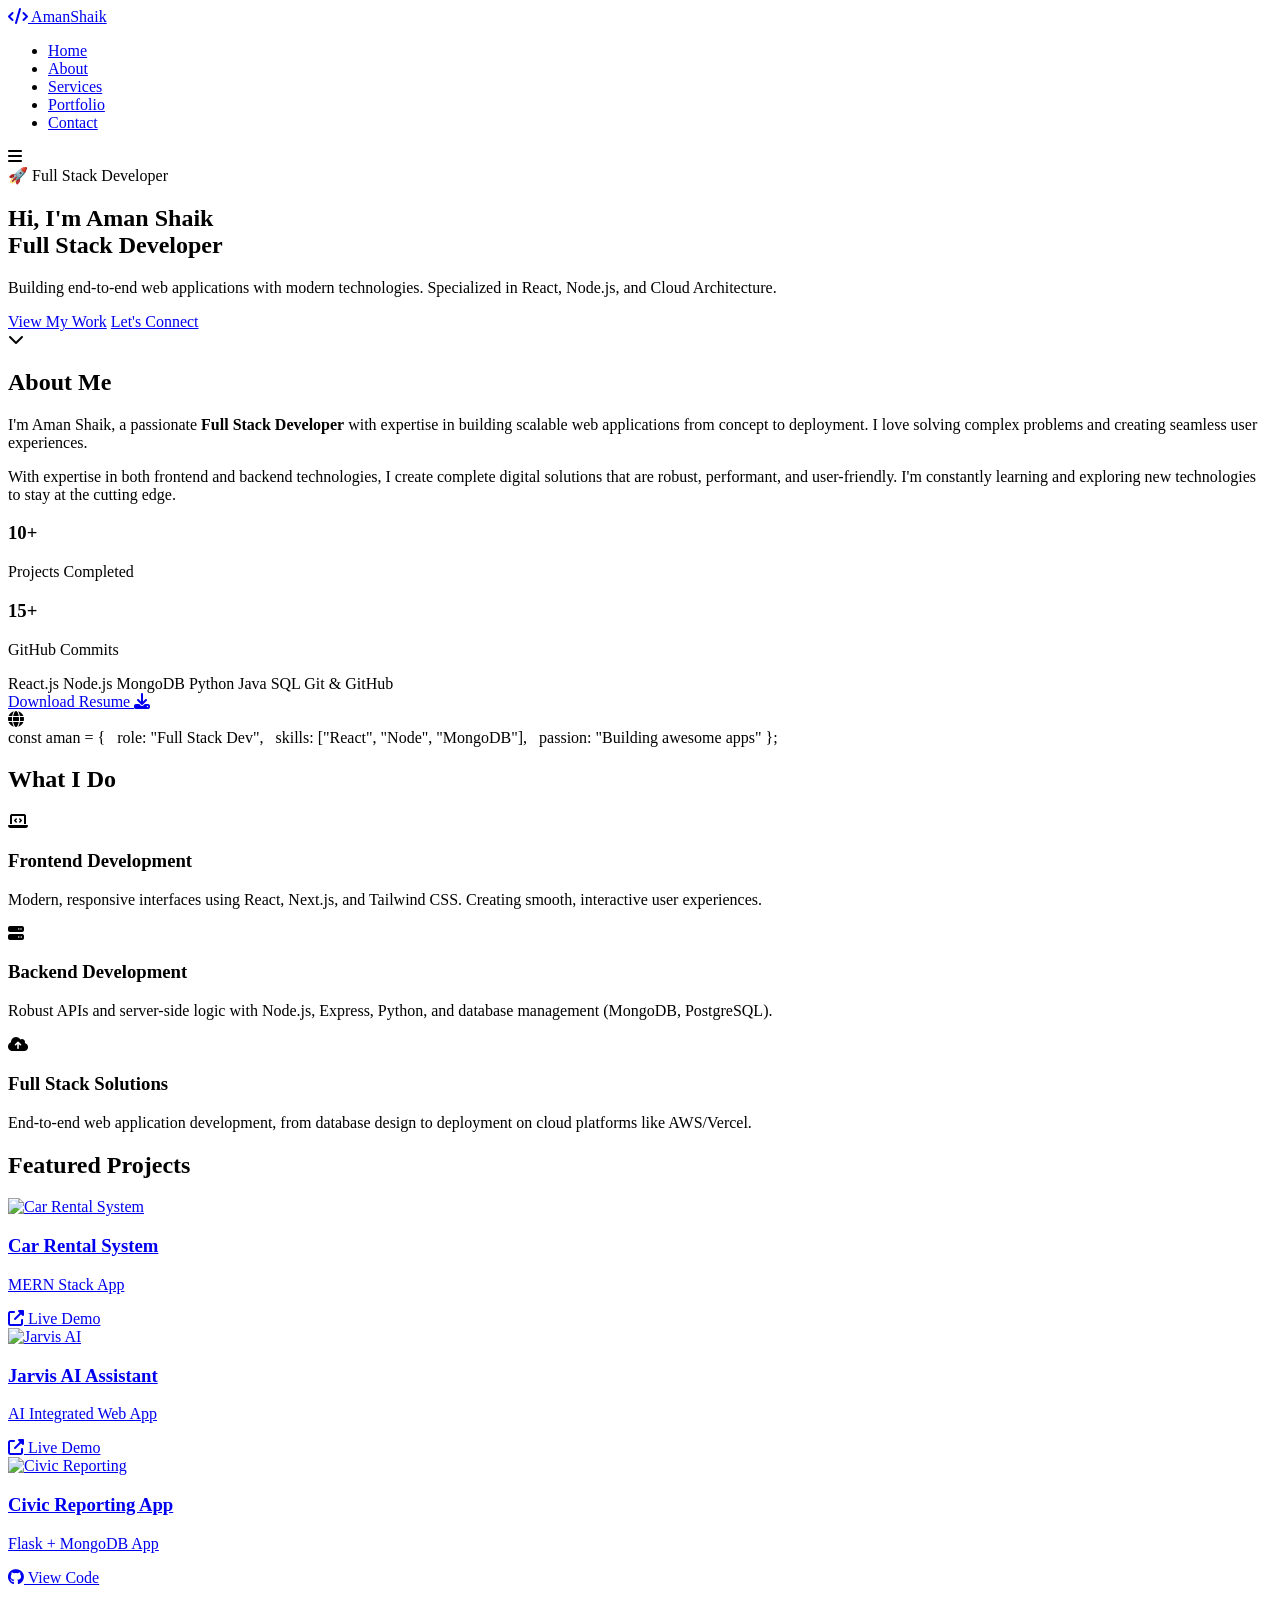
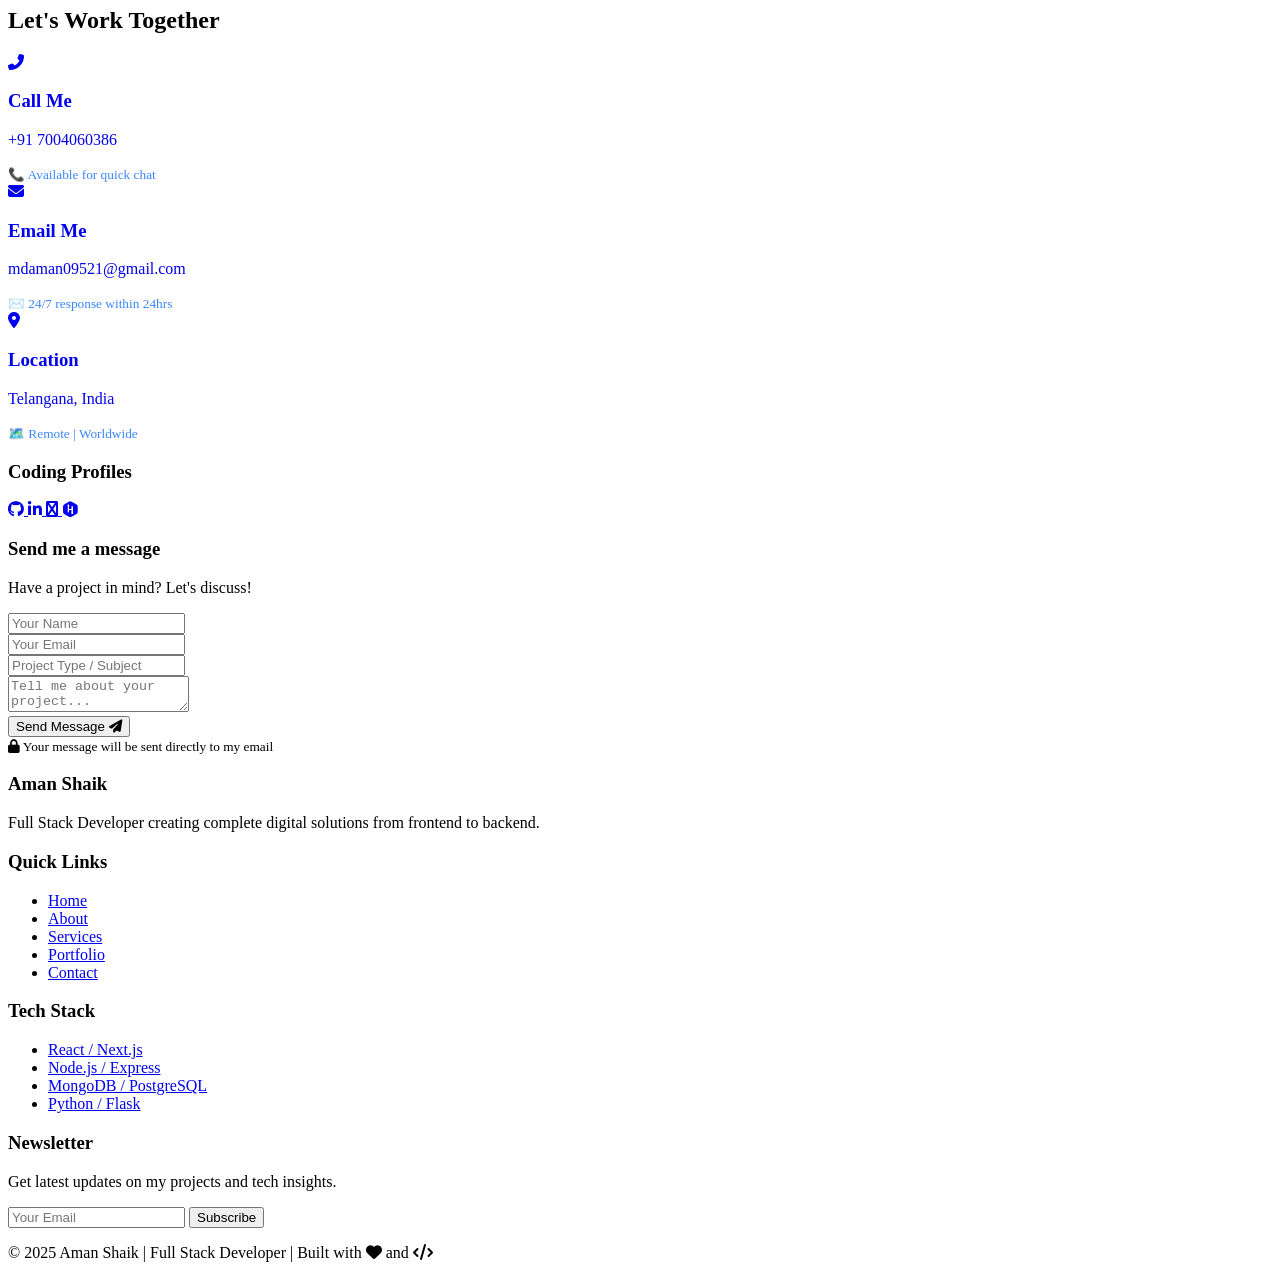
==== index.html @ cd8cf857 "Revamp portfolio website structure and content Updated the entire structure of the portfolio website" ====
<!DOCTYPE html>
<html lang="en">
<head>
    <meta charset="UTF-8">
    <meta name="viewport" content="width=device-width, initial-scale=1.0, user-scalable=yes">
    <title>Aman Shaik | Full Stack Developer Portfolio</title>
    <link rel="stylesheet" href="https://cdnjs.cloudflare.com/ajax/libs/font-awesome/6.4.0/css/all.min.css">
    <link rel="stylesheet" href="styles.css">
</head>
<body>

<header>
    <div class="container">
        <nav>
            <a href="#" class="logo">
                <i class="fas fa-code logo-icon"></i>
                Aman<span>Shaik</span>
            </a>
            <ul class="nav-links">
                <li><a href="#hero">Home</a></li>
                <li><a href="#about">About</a></li>
                <li><a href="#services">Services</a></li>
                <li><a href="#portfolio">Portfolio</a></li>
                <li><a href="#contact">Contact</a></li>
            </ul>
            <div class="hamburger">
                <i class="fas fa-bars"></i>
            </div>
        </nav>
    </div>
</header>

<!-- Hero Section - Updated -->
<section id="hero">
    <div class="container">
        <div class="hero-content">
            <div class="hero-badge">🚀 Full Stack Developer</div>
            <h1>Hi, I'm <span class="highlight">Aman Shaik</span><br>Full Stack Developer</h1>
            <p>Building end-to-end web applications with modern technologies. Specialized in React, Node.js, and Cloud Architecture.</p>
            <div class="hero-btns">
                <a href="#portfolio" class="btn">View My Work</a>
                <a href="#contact" class="btn btn-outline">Let's Connect</a>
            </div>
        </div>
    </div>
    <div class="scroll-down" onclick="scrollToSection('#about')">
        <i class="fas fa-chevron-down"></i>
    </div>
</section>

<!-- About Section - Updated -->
<section id="about">
    <div class="container">
        <h2>About Me</h2>
        <div class="about-content">
            <div class="about-text">
                <p>I'm Aman Shaik, a passionate <strong>Full Stack Developer</strong> with expertise in building scalable web applications from concept to deployment. I love solving complex problems and creating seamless user experiences.</p>
                <p>With expertise in both frontend and backend technologies, I create complete digital solutions that are robust, performant, and user-friendly. I'm constantly learning and exploring new technologies to stay at the cutting edge.</p>
                
                <div class="stats-container">
                    <div class="stat"><h3>10+</h3><p>Projects Completed</p></div>
                    <div class="stat"><h3>15+</h3><p>GitHub Commits</p></div>
                </div>

                <div class="skills">
                    <span class="skill">React.js</span>
                    <span class="skill">Node.js</span>
                    <span class="skill">MongoDB</span>
                    <span class="skill">Python</span>
                    <span class="skill">Java</span>
                    <span class="skill">SQL</span>
                    <span class="skill">Git & GitHub</span>
                    
                </div>
                <a href="https://drive.google.com/file/d/19i9y6OB2rRXRzlCAYDHv9ZF0qauc1yx1/view?usp=sharing" class="btn">Download Resume <i class="fas fa-download"></i></a>
            </div>
            <div class="about-illustration">
                <div class="code-illustration">
                    <i class="fas fa-globe"></i>
                    <div class="code-lines">
                        <span>const aman = {</span>
                        <span>&nbsp;&nbsp;role: "Full Stack Dev",</span>
                        <span>&nbsp;&nbsp;skills: ["React", "Node", "MongoDB"],</span>
                        <span>&nbsp;&nbsp;passion: "Building awesome apps"</span>
                        <span>};</span>
                    </div>
                </div>
            </div>
        </div>
    </div>
</section>

<!-- Services Section - Updated for Full Stack -->
<section id="services">
    <div class="container">
        <h2>What I Do</h2>
        <div class="services-grid">
            <div class="service-card">
                <div class="service-icon"><i class="fas fa-laptop-code"></i></div>
                <h3>Frontend Development</h3>
                <p>Modern, responsive interfaces using React, Next.js, and Tailwind CSS. Creating smooth, interactive user experiences.</p>
            </div>
            <div class="service-card">
                <div class="service-icon"><i class="fas fa-server"></i></div>
                <h3>Backend Development</h3>
                <p>Robust APIs and server-side logic with Node.js, Express, Python, and database management (MongoDB, PostgreSQL).</p>
            </div>
            <div class="service-card">
                <div class="service-icon"><i class="fas fa-cloud-upload-alt"></i></div>
                <h3>Full Stack Solutions</h3>
                <p>End-to-end web application development, from database design to deployment on cloud platforms like AWS/Vercel.</p>
            </div>
        </div>
    </div>
</section>

<!-- Portfolio Section - Updated -->
<section id="portfolio">
    <div class="container">
        <h2>Featured Projects</h2>
        <div class="portfolio-grid">
            <div class="portfolio-item">
                <a href="https://2303a510c0.github.io/Car-Rental-System/" target="_blank">
                    <img src="https://tse3.mm.bing.net/th?id=OIP.Ak34RNc70KaN0nGdF0sLVAHaEJ&pid=Api&P=0&h=180" alt="Car Rental System" class="portfolio-img">
                    <div class="portfolio-overlay">
                        <h3 class="portfolio-title">Car Rental System</h3>
                        <p class="portfolio-category">MERN Stack App</p>
                        <span class="project-link"><i class="fas fa-external-link-alt"></i> Live Demo</span>
                    </div>
                </a>
            </div>
            <div class="portfolio-item">
                <a href="https://shaiknishaaj.github.io/HCI_06_JARVIS_VITRUAL_ASS/" target="_blank">
                    <img src="https://images.unsplash.com/photo-1620712943543-bcc4688e7485?ixlib=rb-4.0.3&auto=format&fit=crop&w=800&q=80" alt="Jarvis AI" class="portfolio-img">
                    <div class="portfolio-overlay">
                        <h3 class="portfolio-title">Jarvis AI Assistant</h3>
                        <p class="portfolio-category">AI Integrated Web App</p>
                        <span class="project-link"><i class="fas fa-external-link-alt"></i> Live Demo</span>
                    </div>
                </a>
            </div>
            <div class="portfolio-item">
                <a href="https://github.com/2303A510C0/Civic-Reporting-System/tree/main/Civic%20Reporting%20App" target="_blank">
                    <img src="https://0701.static.prezi.com/preview/v2/po6bbqu6yadi34ojncgcxupk2t6jc3sachvcdoaizecfr3dnitcq_3_0.png" alt="Civic Reporting" class="portfolio-img">
                    <div class="portfolio-overlay">
                        <h3 class="portfolio-title">Civic Reporting App</h3>
                        <p class="portfolio-category">Flask + MongoDB App</p>
                        <span class="project-link"><i class="fab fa-github"></i> View Code</span>
                    </div>
                </a>
            </div>
        </div>
    </div>
</section>

<!-- Contact Section -->
<section id="contact">
    <div class="container">
        <h2>Let's Work Together</h2>
        <div class="contact-container">
            <div class="contact-info">
                <div class="contact-details">
                    <a href="tel:+917004060386" class="contact-item" style="text-decoration: none;">
                        <div class="contact-icon"><i class="fas fa-phone-alt"></i></div>
                        <div>
                            <h3>Call Me</h3>
                            <p>+91 7004060386</p>
                            <small style="color: #3a86ff;">📞 Available for quick chat</small>
                        </div>
                    </a>
                    
                    <a href="mailto:mdaman09521@gmail.com?subject=Full%20Stack%20Development%20Inquiry&body=Hello%20Aman%2C%20I%20saw%20your%20portfolio%20and%20would%20like%20to%20discuss%20a%20project..." class="contact-item" style="text-decoration: none;">
                        <div class="contact-icon"><i class="fas fa-envelope"></i></div>
                        <div>
                            <h3>Email Me</h3>
                            <p>mdaman09521@gmail.com</p>
                            <small style="color: #3a86ff;">✉️ 24/7 response within 24hrs</small>
                        </div>
                    </a>
                    
                    <a href="https://www.google.com/maps?q=Telangana,+India" target="_blank" class="contact-item" style="text-decoration: none;">
                        <div class="contact-icon"><i class="fas fa-map-marker-alt"></i></div>
                        <div>
                            <h3>Location</h3>
                            <p>Telangana, India</p>
                            <small style="color: #3a86ff;">🗺️ Remote | Worldwide</small>
                        </div>
                    </a>
                </div>
                
                <h3>Coding Profiles</h3>
                <div class="social-links">
                    <a href="https://github.com/2303A510C0" class="social-link" target="_blank">
                        <i class="fab fa-github"></i>
                    </a>
                    <a href="https://www.linkedin.com/in/mohammed-aman-7a4a872a1" class="social-link" target="_blank">
                        <i class="fab fa-linkedin-in"></i>
                    </a>
                    <a href="https://leetcode.com/u/JJRmhw0lUj/" class="social-link" target="_blank">
                        <i class="fab fa-code"></i>
                    </a>
                    <a href="https://www.hackerrank.com/profile/mdaman010820031" class="social-link" target="_blank">
                        <i class="fab fa-hackerrank"></i>
                    </a>
                </div>
            </div>
            
            <div class="contact-form">
                <h3>Send me a message</h3>
                <p>Have a project in mind? Let's discuss!</p>
                <form id="contactForm" action="https://formsubmit.co/mdaman09521@gmail.com" method="POST">
                    <input type="hidden" name="_subject" value="New Project Inquiry - Aman Shaik Portfolio">
                    <input type="hidden" name="_captcha" value="false">
                    <input type="hidden" name="_template" value="table">
                    <input type="hidden" name="_autoresponse" value="Thanks for reaching out! I received your message and will get back to you within 24 hours. Looking forward to working with you! - Aman Shaik">
                    
                    <div class="form-group">
                        <input type="text" name="name" class="form-control" placeholder="Your Name" required>
                    </div>
                    <div class="form-group">
                        <input type="email" name="email" class="form-control" placeholder="Your Email" required>
                    </div>
                    <div class="form-group">
                        <input type="text" name="subject" class="form-control" placeholder="Project Type / Subject">
                    </div>
                    <div class="form-group">
                        <textarea name="message" class="form-control" placeholder="Tell me about your project..." required></textarea>
                    </div>
                    <button type="submit" class="btn">Send Message <i class="fas fa-paper-plane"></i></button>
                </form>
                <small><i class="fas fa-lock"></i> Your message will be sent directly to my email</small>
            </div>
        </div>
    </div>
</section>

<!-- Footer -->
<footer>
    <div class="container">
        <div class="footer-content">
            <div class="footer-col">
                <h3>Aman Shaik</h3>
                <p>Full Stack Developer creating complete digital solutions from frontend to backend.</p>
            </div>
            <div class="footer-col">
                <h3>Quick Links</h3>
                <ul class="footer-links">
                    <li><a href="#hero">Home</a></li>
                    <li><a href="#about">About</a></li>
                    <li><a href="#services">Services</a></li>
                    <li><a href="#portfolio">Portfolio</a></li>
                    <li><a href="#contact">Contact</a></li>
                </ul>
            </div>
            <div class="footer-col">
                <h3>Tech Stack</h3>
                <ul class="footer-links">
                    <li><a href="#">React / Next.js</a></li>
                    <li><a href="#">Node.js / Express</a></li>
                    <li><a href="#">MongoDB / PostgreSQL</a></li>
                    <li><a href="#">Python / Flask</a></li>
                </ul>
            </div>
            <div class="footer-col">
                <h3>Newsletter</h3>
                <p>Get latest updates on my projects and tech insights.</p>
                <form class="footer-newsletter" id="newsletterForm">
                    <input type="email" placeholder="Your Email">
                    <button type="submit" class="btn">Subscribe</button>
                </form>
            </div>
        </div>
        <div class="copyright">
            <p>&copy; 2025 Aman Shaik | Full Stack Developer | Built with <i class="fas fa-heart"></i> and <i class="fas fa-code"></i></p>
        </div>
    </div>
</footer>

<script src="script.js"></script>
</body>
</html>
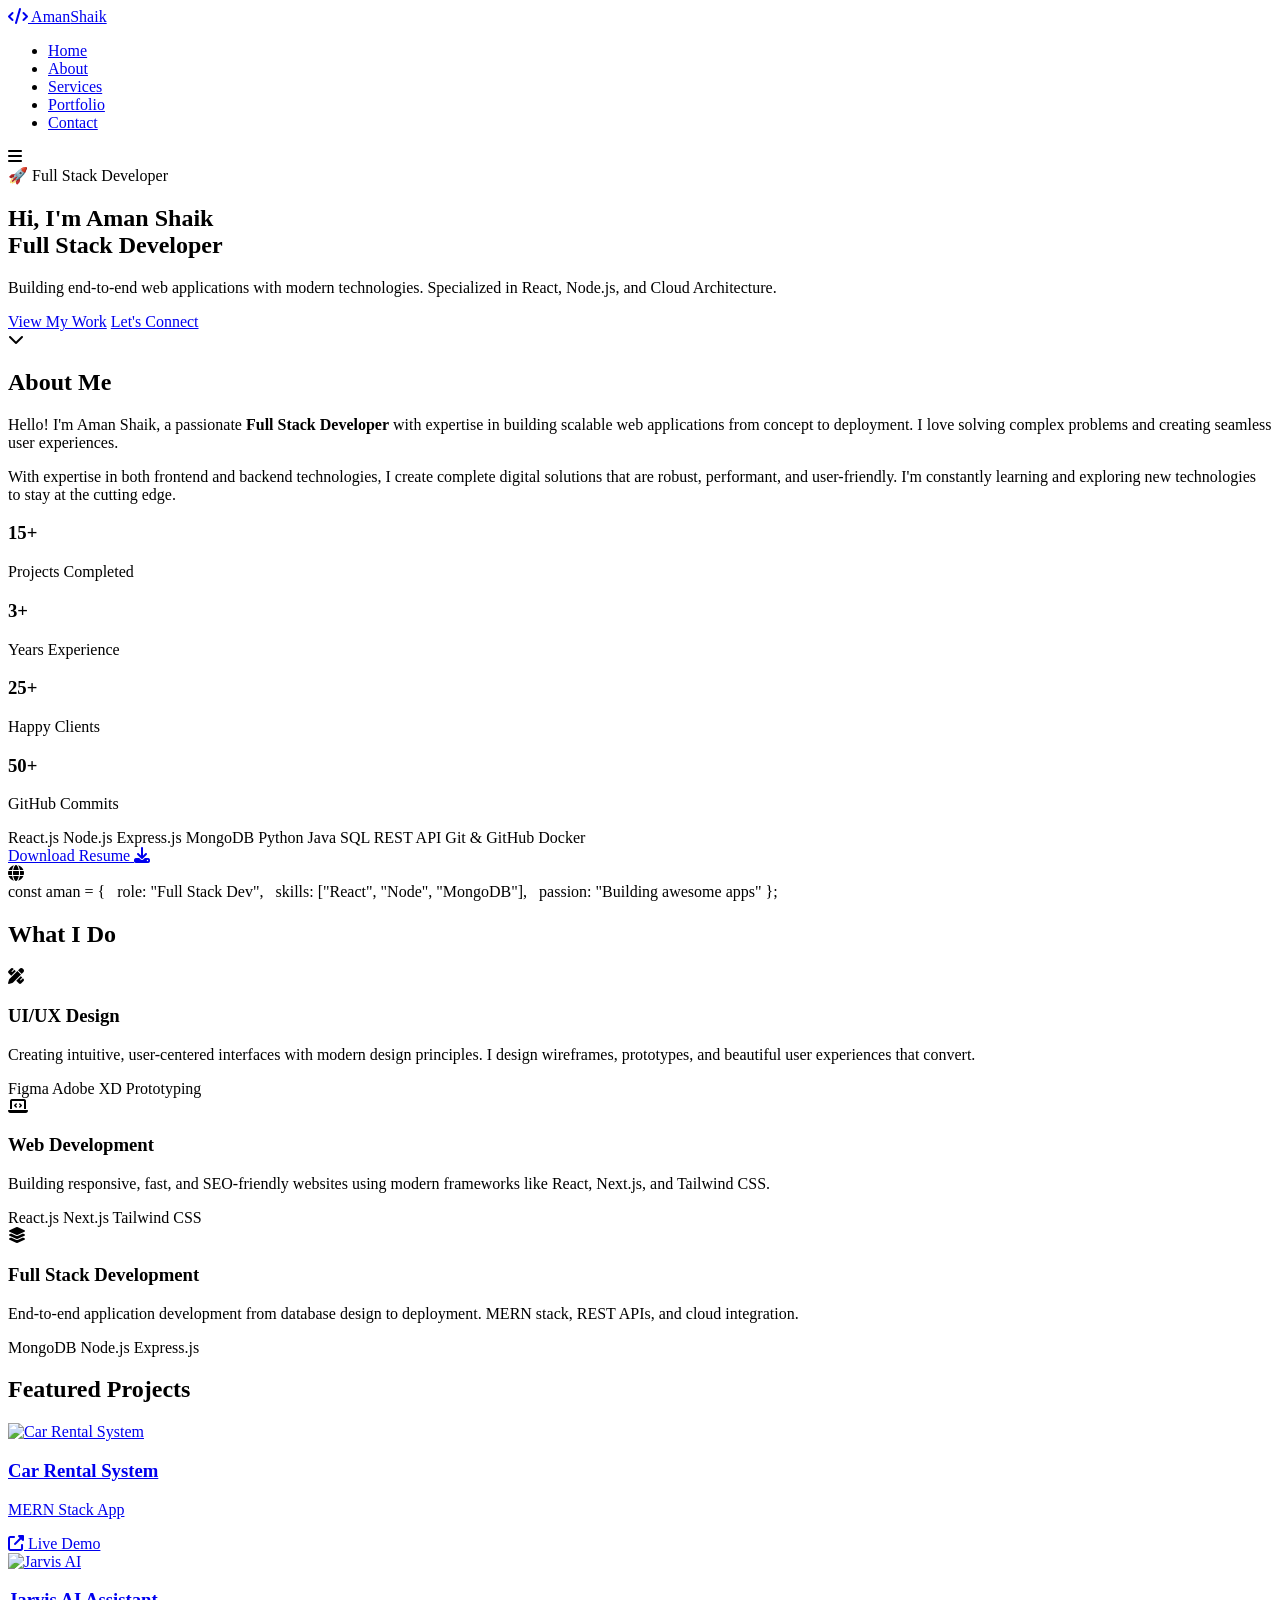
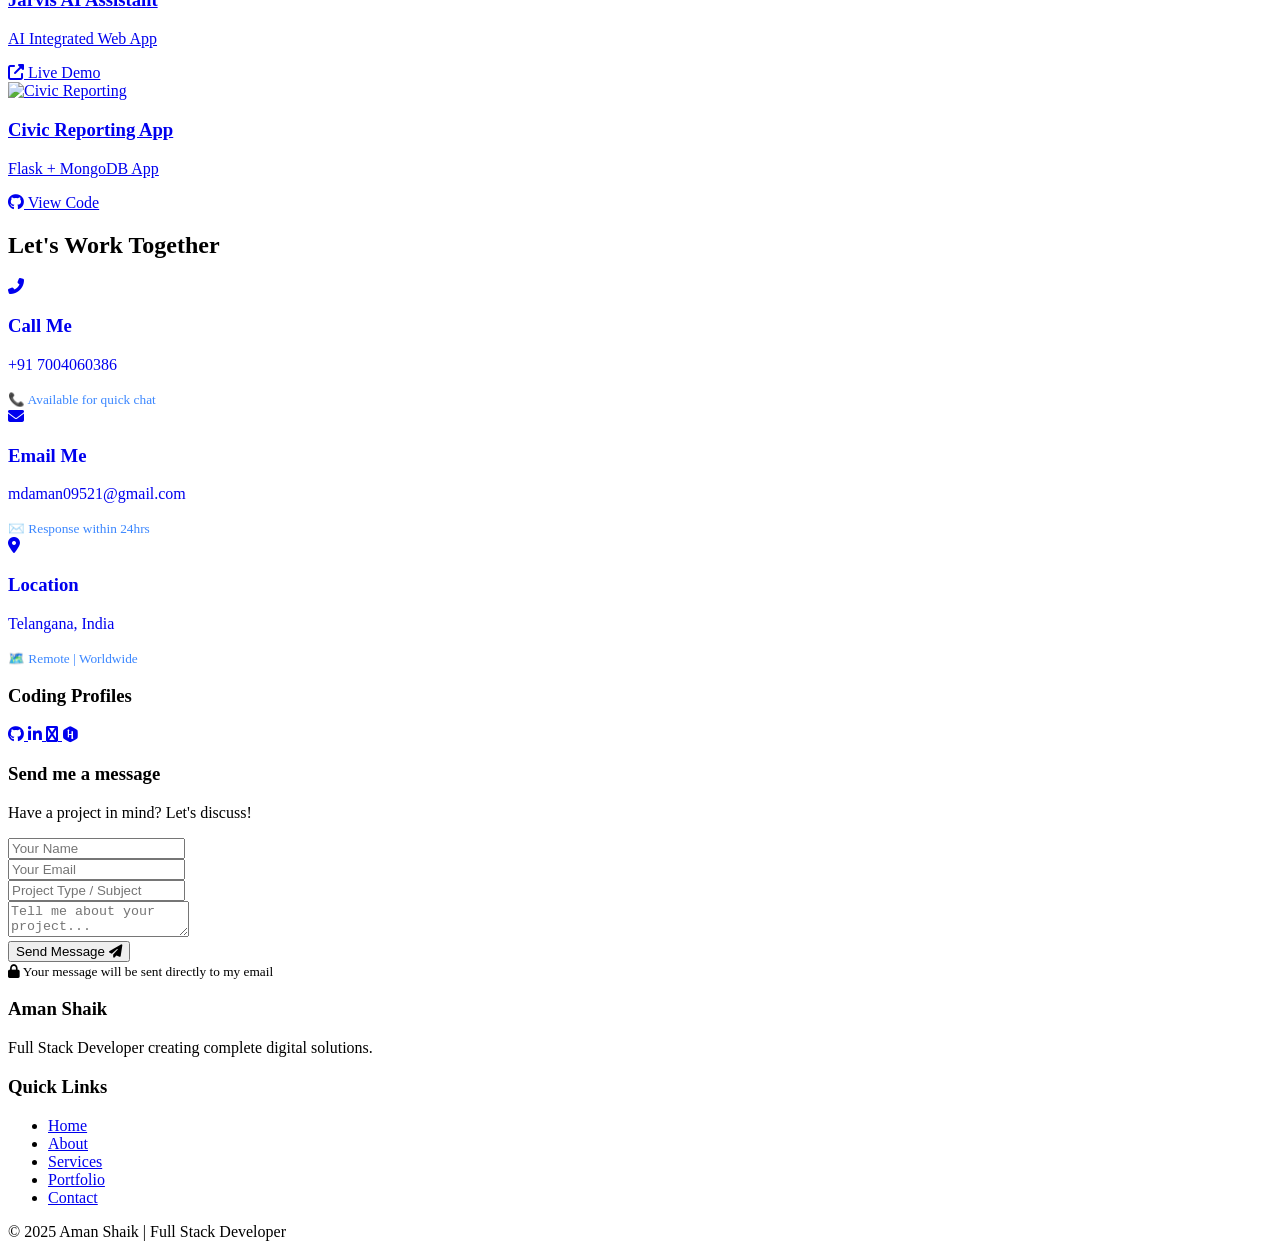
==== commit a4062a9a: "Revise index.html with new content and structure Updated the portfolio website with new sections and" ====
--- a/index.html
+++ b/index.html
@@ -30,7 +30,7 @@
     </div>
 </header>
 
-<!-- Hero Section - Updated -->
+<!-- Hero Section -->
 <section id="hero">
     <div class="container">
         <div class="hero-content">
@@ -48,31 +48,35 @@
     </div>
 </section>
 
-<!-- About Section - Updated -->
+<!-- About Section -->
 <section id="about">
     <div class="container">
         <h2>About Me</h2>
         <div class="about-content">
             <div class="about-text">
-                <p>I'm Aman Shaik, a passionate <strong>Full Stack Developer</strong> with expertise in building scalable web applications from concept to deployment. I love solving complex problems and creating seamless user experiences.</p>
+                <p>Hello! I'm Aman Shaik, a passionate <strong>Full Stack Developer</strong> with expertise in building scalable web applications from concept to deployment. I love solving complex problems and creating seamless user experiences.</p>
                 <p>With expertise in both frontend and backend technologies, I create complete digital solutions that are robust, performant, and user-friendly. I'm constantly learning and exploring new technologies to stay at the cutting edge.</p>
                 
                 <div class="stats-container">
-                    <div class="stat"><h3>10+</h3><p>Projects Completed</p></div>
-                    <div class="stat"><h3>15+</h3><p>GitHub Commits</p></div>
+                    <div class="stat"><h3>15+</h3><p>Projects Completed</p></div>
+                    <div class="stat"><h3>3+</h3><p>Years Experience</p></div>
+                    <div class="stat"><h3>25+</h3><p>Happy Clients</p></div>
+                    <div class="stat"><h3>50+</h3><p>GitHub Commits</p></div>
                 </div>
 
                 <div class="skills">
                     <span class="skill">React.js</span>
                     <span class="skill">Node.js</span>
+                    <span class="skill">Express.js</span>
                     <span class="skill">MongoDB</span>
                     <span class="skill">Python</span>
                     <span class="skill">Java</span>
                     <span class="skill">SQL</span>
+                    <span class="skill">REST API</span>
                     <span class="skill">Git & GitHub</span>
-                    
-                </div>
-                <a href="https://drive.google.com/file/d/19i9y6OB2rRXRzlCAYDHv9ZF0qauc1yx1/view?usp=sharing" class="btn">Download Resume <i class="fas fa-download"></i></a>
+                    <span class="skill">Docker</span>
+                </div>
+                <a href="https://drive.google.com/file/d/1TotDFhk96xClFdEjjgXeK8B5fSOVGial/view?usp=sharing" class="btn">Download Resume <i class="fas fa-download"></i></a>
             </div>
             <div class="about-illustration">
                 <div class="code-illustration">
@@ -90,31 +94,59 @@
     </div>
 </section>
 
-<!-- Services Section - Updated for Full Stack -->
+<!-- Services Section -->
 <section id="services">
     <div class="container">
         <h2>What I Do</h2>
         <div class="services-grid">
+            
+            <!-- UI/UX Design -->
             <div class="service-card">
-                <div class="service-icon"><i class="fas fa-laptop-code"></i></div>
-                <h3>Frontend Development</h3>
-                <p>Modern, responsive interfaces using React, Next.js, and Tailwind CSS. Creating smooth, interactive user experiences.</p>
-            </div>
+                <div class="service-icon">
+                    <i class="fas fa-pencil-ruler"></i>
+                </div>
+                <h3>UI/UX Design</h3>
+                <p>Creating intuitive, user-centered interfaces with modern design principles. I design wireframes, prototypes, and beautiful user experiences that convert.</p>
+                <div class="service-tags">
+                    <span>Figma</span>
+                    <span>Adobe XD</span>
+                    <span>Prototyping</span>
+                </div>
+            </div>
+            
+            <!-- Web Development -->
             <div class="service-card">
-                <div class="service-icon"><i class="fas fa-server"></i></div>
-                <h3>Backend Development</h3>
-                <p>Robust APIs and server-side logic with Node.js, Express, Python, and database management (MongoDB, PostgreSQL).</p>
-            </div>
+                <div class="service-icon">
+                    <i class="fas fa-laptop-code"></i>
+                </div>
+                <h3>Web Development</h3>
+                <p>Building responsive, fast, and SEO-friendly websites using modern frameworks like React, Next.js, and Tailwind CSS.</p>
+                <div class="service-tags">
+                    <span>React.js</span>
+                    <span>Next.js</span>
+                    <span>Tailwind CSS</span>
+                </div>
+            </div>
+            
+            <!-- Full Stack Development -->
             <div class="service-card">
-                <div class="service-icon"><i class="fas fa-cloud-upload-alt"></i></div>
-                <h3>Full Stack Solutions</h3>
-                <p>End-to-end web application development, from database design to deployment on cloud platforms like AWS/Vercel.</p>
-            </div>
-        </div>
-    </div>
-</section>
-
-<!-- Portfolio Section - Updated -->
+                <div class="service-icon">
+                    <i class="fas fa-layer-group"></i>
+                </div>
+                <h3>Full Stack Development</h3>
+                <p>End-to-end application development from database design to deployment. MERN stack, REST APIs, and cloud integration.</p>
+                <div class="service-tags">
+                    <span>MongoDB</span>
+                    <span>Node.js</span>
+                    <span>Express.js</span>
+                </div>
+            </div>
+            
+        </div>
+    </div>
+</section>
+
+<!-- Portfolio Section -->
 <section id="portfolio">
     <div class="container">
         <h2>Featured Projects</h2>
@@ -174,7 +206,7 @@
                         <div>
                             <h3>Email Me</h3>
                             <p>mdaman09521@gmail.com</p>
-                            <small style="color: #3a86ff;">✉️ 24/7 response within 24hrs</small>
+                            <small style="color: #3a86ff;">✉️ Response within 24hrs</small>
                         </div>
                     </a>
                     
@@ -240,7 +272,7 @@
         <div class="footer-content">
             <div class="footer-col">
                 <h3>Aman Shaik</h3>
-                <p>Full Stack Developer creating complete digital solutions from frontend to backend.</p>
+                <p>Full Stack Developer creating complete digital solutions.</p>
             </div>
             <div class="footer-col">
                 <h3>Quick Links</h3>
@@ -252,26 +284,9 @@
                     <li><a href="#contact">Contact</a></li>
                 </ul>
             </div>
-            <div class="footer-col">
-                <h3>Tech Stack</h3>
-                <ul class="footer-links">
-                    <li><a href="#">React / Next.js</a></li>
-                    <li><a href="#">Node.js / Express</a></li>
-                    <li><a href="#">MongoDB / PostgreSQL</a></li>
-                    <li><a href="#">Python / Flask</a></li>
-                </ul>
-            </div>
-            <div class="footer-col">
-                <h3>Newsletter</h3>
-                <p>Get latest updates on my projects and tech insights.</p>
-                <form class="footer-newsletter" id="newsletterForm">
-                    <input type="email" placeholder="Your Email">
-                    <button type="submit" class="btn">Subscribe</button>
-                </form>
-            </div>
         </div>
         <div class="copyright">
-            <p>&copy; 2025 Aman Shaik | Full Stack Developer | Built with <i class="fas fa-heart"></i> and <i class="fas fa-code"></i></p>
+            <p>&copy; 2025 Aman Shaik | Full Stack Developer</p>
         </div>
     </div>
 </footer>
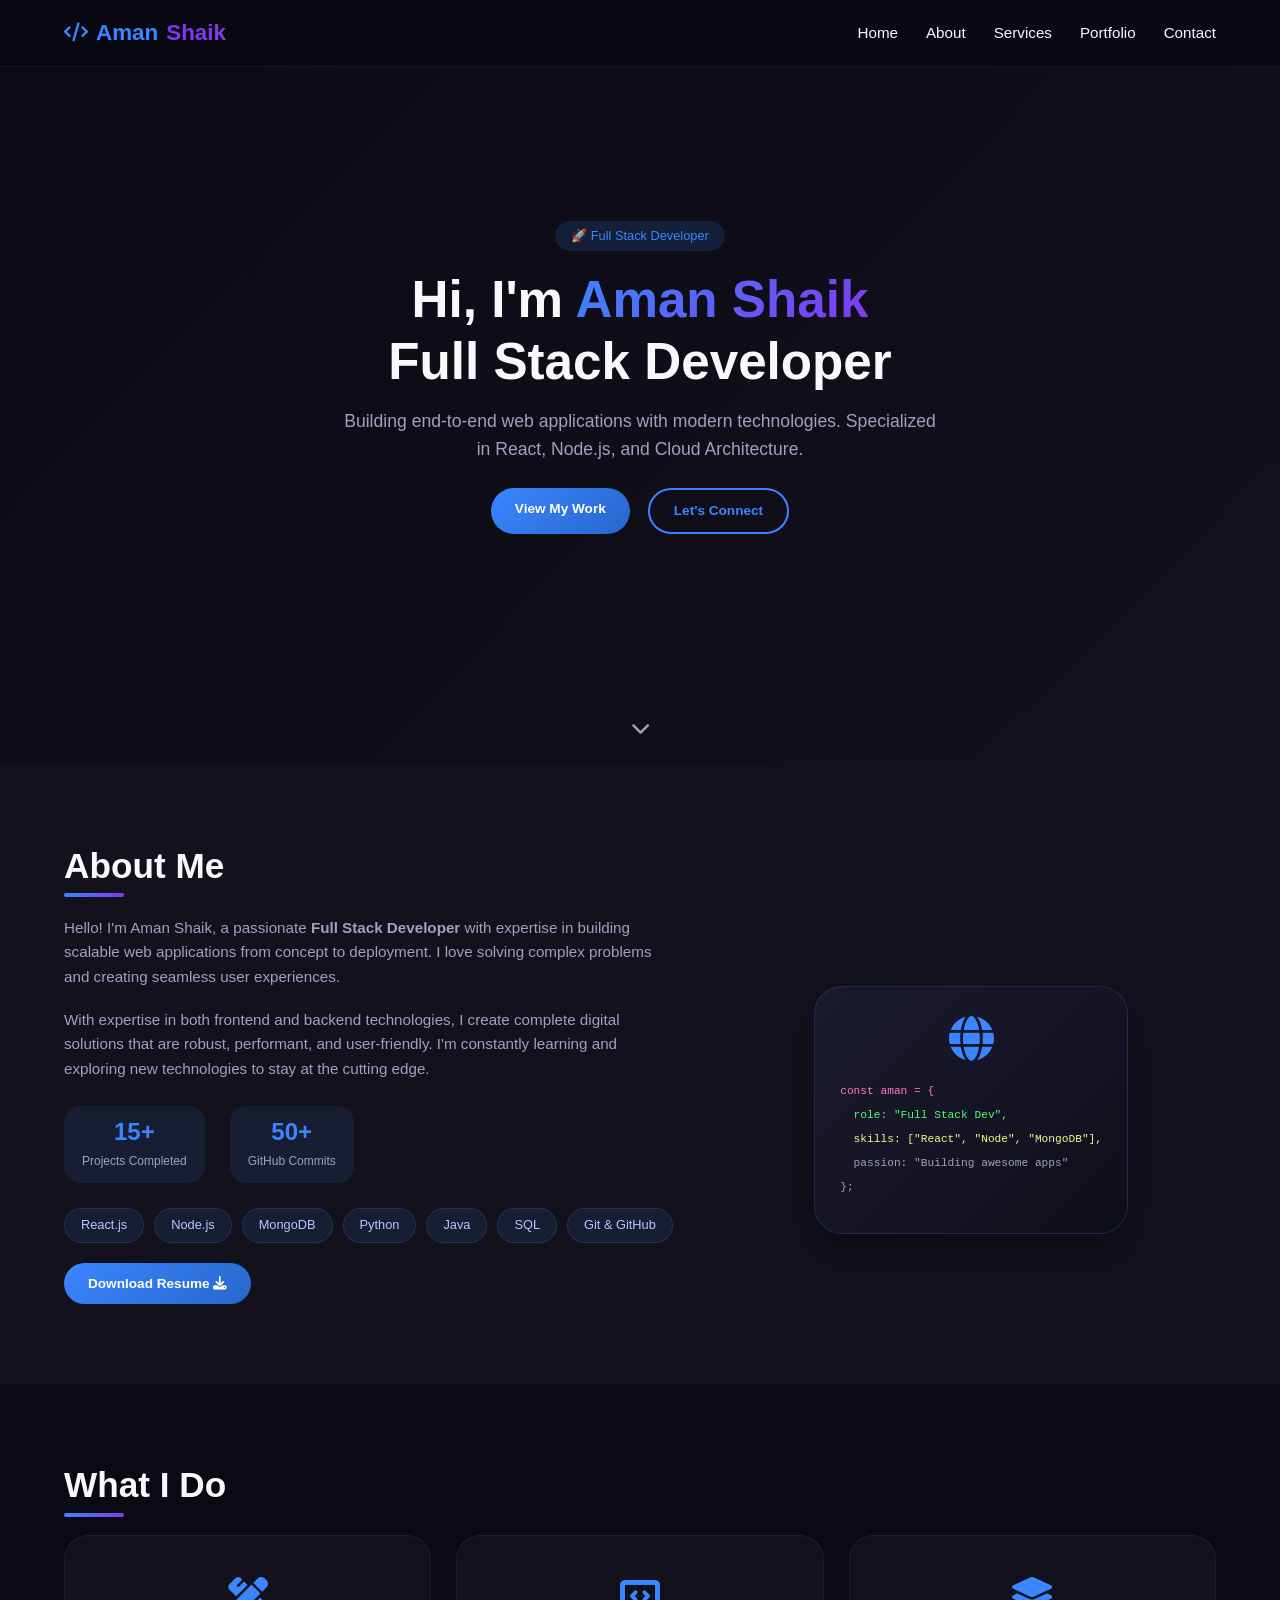
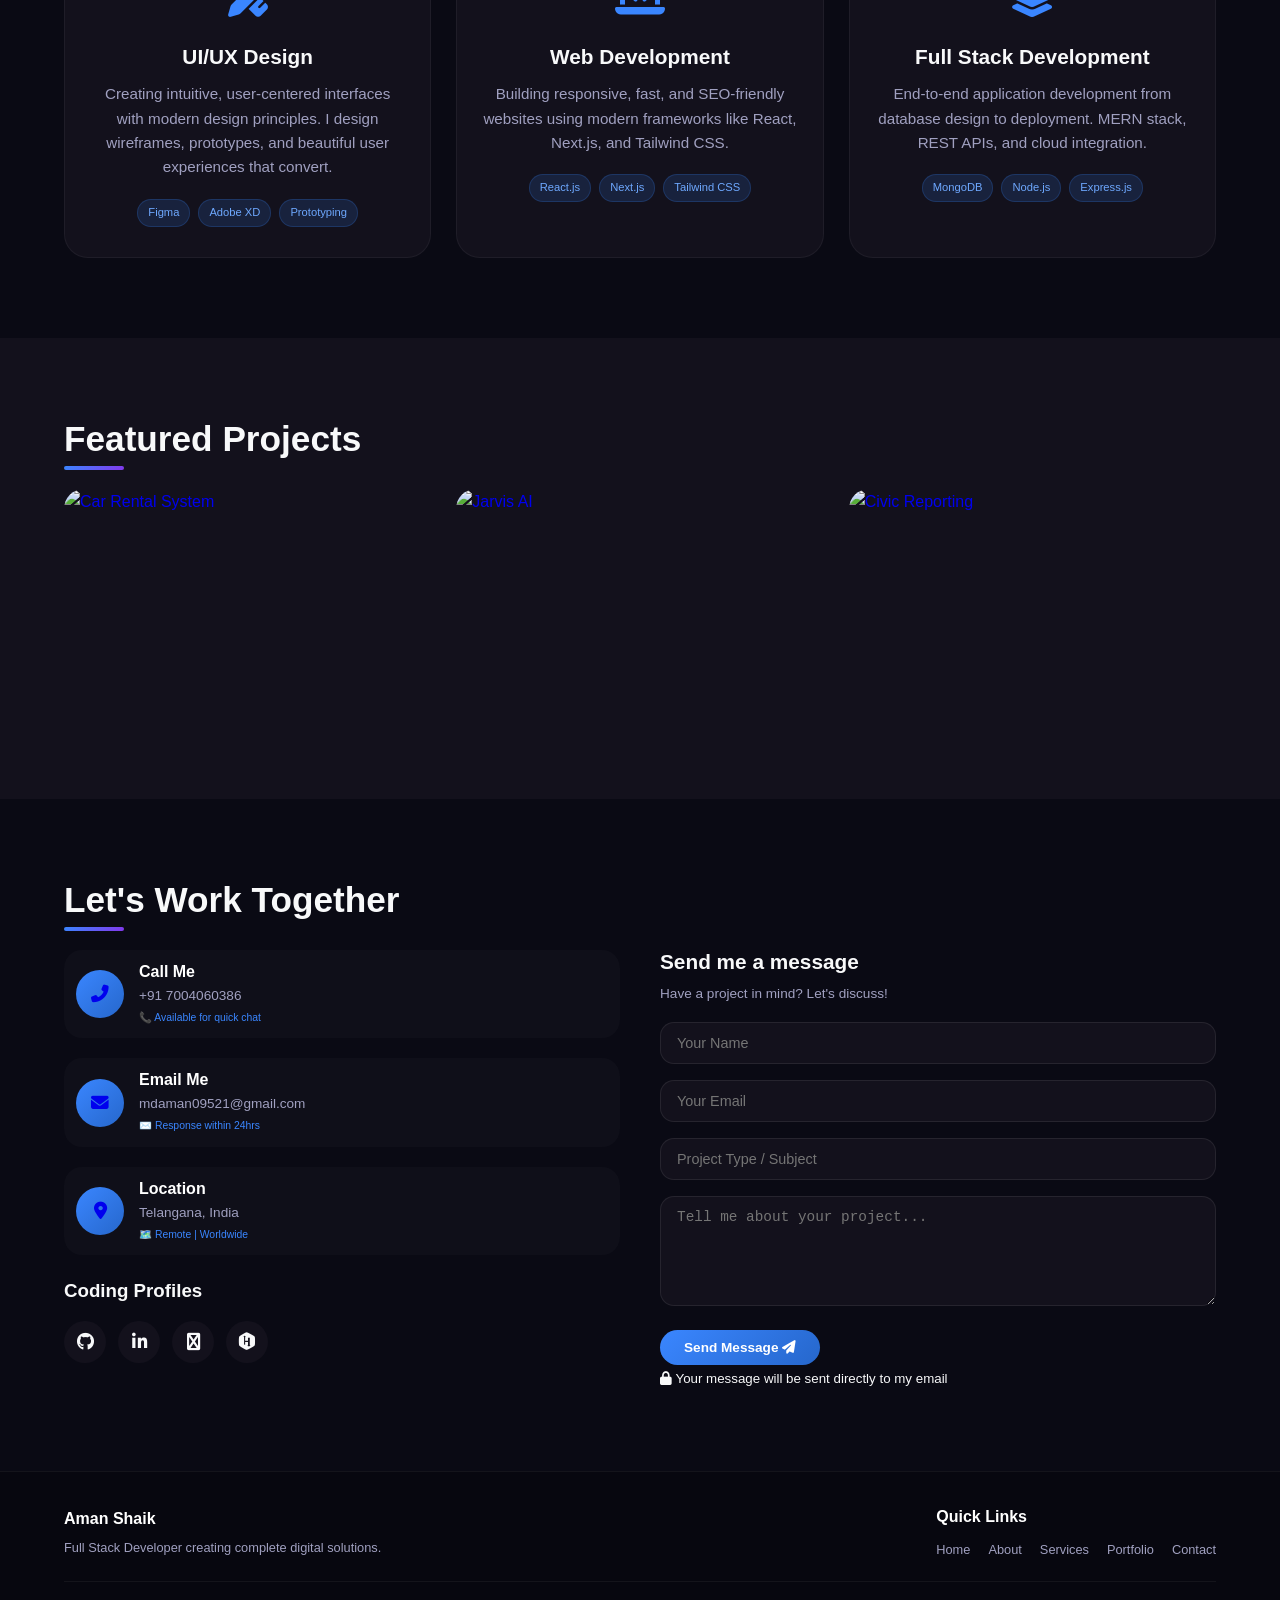
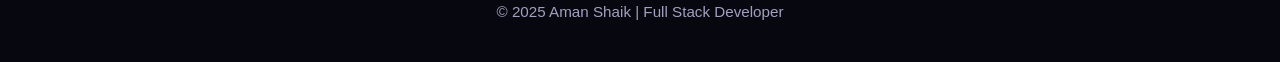
==== commit 5b222605: "Fix HTML formatting and structure" ====
--- a/index.html
+++ b/index.html
@@ -59,22 +59,17 @@
                 
                 <div class="stats-container">
                     <div class="stat"><h3>15+</h3><p>Projects Completed</p></div>
-                    <div class="stat"><h3>3+</h3><p>Years Experience</p></div>
-                    <div class="stat"><h3>25+</h3><p>Happy Clients</p></div>
                     <div class="stat"><h3>50+</h3><p>GitHub Commits</p></div>
                 </div>
 
                 <div class="skills">
                     <span class="skill">React.js</span>
                     <span class="skill">Node.js</span>
-                    <span class="skill">Express.js</span>
                     <span class="skill">MongoDB</span>
                     <span class="skill">Python</span>
                     <span class="skill">Java</span>
                     <span class="skill">SQL</span>
-                    <span class="skill">REST API</span>
                     <span class="skill">Git & GitHub</span>
-                    <span class="skill">Docker</span>
                 </div>
                 <a href="https://drive.google.com/file/d/1TotDFhk96xClFdEjjgXeK8B5fSOVGial/view?usp=sharing" class="btn">Download Resume <i class="fas fa-download"></i></a>
             </div>
--- a/styles.css
+++ b/styles.css
@@ -0,0 +1,809 @@
+:root {
+    --primary: #3a86ff;
+    --primary-dark: #2667cc;
+    --primary-light: #6ea8fe;
+    --secondary: #8338ec;
+    --success: #00d26a;
+    --dark: #0a0a14;
+    --dark-surface: #13111c;
+    --light: #f8f9fa;
+    --gray: #a0a0c0;
+    --gray-light: #2a2a3a;
+}
+
+* {
+    margin: 0;
+    padding: 0;
+    box-sizing: border-box;
+}
+
+html {
+    scroll-behavior: smooth;
+}
+
+body {
+    background-color: var(--dark);
+    color: var(--light);
+    line-height: 1.6;
+    overflow-x: hidden;
+    font-family: 'Inter', -apple-system, BlinkMacSystemFont, 'Segoe UI', sans-serif;
+}
+
+.container {
+    max-width: 1200px;
+    margin: 0 auto;
+    padding: 0 24px;
+}
+
+section {
+    padding: 80px 0;
+}
+
+h1, h2, h3 {
+    line-height: 1.2;
+    font-weight: 700;
+}
+
+h1 {
+    font-size: clamp(2rem, 4vw, 3.2rem);
+}
+
+h2 {
+    font-size: clamp(1.6rem, 3vw, 2.2rem);
+    margin-bottom: 1.8rem;
+    position: relative;
+    display: inline-block;
+}
+
+h2::after {
+    content: '';
+    position: absolute;
+    bottom: -10px;
+    left: 0;
+    width: 60px;
+    height: 4px;
+    background: linear-gradient(135deg, var(--primary), var(--secondary));
+    border-radius: 4px;
+}
+
+.highlight {
+    background: linear-gradient(135deg, var(--primary), var(--secondary));
+    background-clip: text;
+    -webkit-background-clip: text;
+    -webkit-text-fill-color: transparent;
+}
+
+p {
+    color: var(--gray);
+    margin-bottom: 1.2rem;
+    font-size: 0.95rem;
+}
+
+.btn {
+    display: inline-block;
+    padding: 10px 24px;
+    background: linear-gradient(135deg, var(--primary), var(--primary-dark));
+    color: white;
+    border: none;
+    border-radius: 40px;
+    font-weight: 600;
+    text-decoration: none;
+    cursor: pointer;
+    transition: all 0.3s ease;
+    font-size: 0.85rem;
+}
+
+.btn:hover {
+    transform: translateY(-3px);
+    box-shadow: 0 10px 25px rgba(58, 134, 255, 0.4);
+}
+
+.btn-outline {
+    background: transparent;
+    border: 2px solid var(--primary);
+    color: var(--primary);
+}
+
+.btn-outline:hover {
+    background: var(--primary);
+    color: white;
+    box-shadow: none;
+}
+
+/* Navigation */
+header {
+    position: fixed;
+    top: 0;
+    left: 0;
+    width: 100%;
+    z-index: 1000;
+    background: rgba(10, 10, 20, 0.95);
+    backdrop-filter: blur(10px);
+    border-bottom: 1px solid rgba(255, 255, 255, 0.05);
+}
+
+nav {
+    display: flex;
+    justify-content: space-between;
+    align-items: center;
+    padding: 15px 0;
+}
+
+.logo {
+    font-size: 1.4rem;
+    font-weight: 800;
+    color: var(--primary);
+    text-decoration: none;
+    display: flex;
+    align-items: center;
+    gap: 8px;
+}
+
+.logo span {
+    color: var(--secondary);
+}
+
+.logo-icon {
+    font-size: 1.2rem;
+}
+
+.nav-links {
+    display: flex;
+    list-style: none;
+    gap: 28px;
+}
+
+.nav-links a {
+    color: var(--light);
+    text-decoration: none;
+    font-weight: 500;
+    transition: color 0.3s ease;
+    font-size: 0.95rem;
+}
+
+.nav-links a:hover {
+    color: var(--primary);
+}
+
+.hamburger {
+    display: none;
+    cursor: pointer;
+    font-size: 1.3rem;
+}
+
+/* Hero Section - Smaller */
+#hero {
+    min-height: 85vh;
+    display: flex;
+    align-items: center;
+    background: linear-gradient(135deg, #0a0a14 0%, #13111c 100%);
+    position: relative;
+    padding-top: 70px;
+}
+
+.hero-content {
+    max-width: 750px;
+    margin: 0 auto;
+    text-align: center;
+}
+
+.hero-badge {
+    display: inline-block;
+    background: rgba(58, 134, 255, 0.15);
+    padding: 5px 16px;
+    border-radius: 40px;
+    font-size: 0.8rem;
+    color: var(--primary);
+    margin-bottom: 18px;
+}
+
+.hero-content h1 {
+    margin-bottom: 15px;
+}
+
+.hero-content p {
+    color: var(--gray);
+    font-size: 1.1rem;
+    margin-bottom: 25px;
+    max-width: 600px;
+    margin-left: auto;
+    margin-right: auto;
+}
+
+.hero-btns {
+    display: flex;
+    justify-content: center;
+    gap: 18px;
+}
+
+.scroll-down {
+    position: absolute;
+    bottom: 20px;
+    left: 50%;
+    transform: translateX(-50%);
+    color: var(--gray);
+    font-size: 1.2rem;
+    animation: bounce 2s infinite;
+    cursor: pointer;
+}
+
+/* About Section */
+#about {
+    background-color: var(--dark-surface);
+}
+
+.about-content {
+    display: flex;
+    align-items: center;
+    gap: 50px;
+}
+
+.about-text {
+    flex: 1;
+}
+
+.stats-container {
+    display: flex;
+    gap: 25px;
+    margin: 25px 0;
+    flex-wrap: wrap;
+}
+
+.stat {
+    text-align: center;
+    background: rgba(58, 134, 255, 0.1);
+    padding: 12px 18px;
+    border-radius: 16px;
+    min-width: 90px;
+}
+
+.stat h3 {
+    font-size: 1.5rem;
+    color: var(--primary);
+    margin-bottom: 5px;
+}
+
+.stat p {
+    font-size: 0.75rem;
+    margin-bottom: 0;
+}
+
+.about-illustration {
+    flex: 0.8;
+    display: flex;
+    justify-content: center;
+}
+
+.code-illustration {
+    background: linear-gradient(135deg, #1a1a2e, #0f0f1a);
+    padding: 30px 25px;
+    border-radius: 28px;
+    text-align: center;
+    border: 1px solid rgba(58, 134, 255, 0.2);
+    box-shadow: 0 20px 40px rgba(0, 0, 0, 0.3);
+}
+
+.code-illustration i {
+    font-size: 2.8rem;
+    color: var(--primary);
+    margin-bottom: 15px;
+}
+
+.code-lines {
+    text-align: left;
+    font-family: 'Fira Code', monospace;
+    font-size: 0.7rem;
+    color: var(--gray);
+}
+
+.code-lines span {
+    display: block;
+    margin: 6px 0;
+}
+
+.code-lines span:first-child {
+    color: #ff79c6;
+}
+
+.code-lines span:nth-child(2) {
+    color: #50fa7b;
+}
+
+.code-lines span:nth-child(3) {
+    color: #f1fa8c;
+}
+
+.skills {
+    display: flex;
+    flex-wrap: wrap;
+    gap: 10px;
+    margin: 20px 0;
+}
+
+.skill {
+    background: rgba(58, 134, 255, 0.1);
+    padding: 6px 16px;
+    border-radius: 40px;
+    font-size: 0.8rem;
+    font-weight: 500;
+    transition: all 0.3s ease;
+    border: 1px solid rgba(58, 134, 255, 0.2);
+    color: #b8c7ff;
+}
+
+.skill:hover {
+    background: var(--primary);
+    color: white;
+    transform: translateY(-2px);
+}
+
+/* Services Section */
+#services {
+    background-color: var(--dark);
+}
+
+.services-grid {
+    display: grid;
+    grid-template-columns: repeat(auto-fit, minmax(300px, 1fr));
+    gap: 25px;
+}
+
+.service-card {
+    background: var(--dark-surface);
+    padding: 30px 25px;
+    border-radius: 24px;
+    transition: all 0.3s ease;
+    text-align: center;
+    border: 1px solid rgba(255, 255, 255, 0.05);
+}
+
+.service-card:hover {
+    transform: translateY(-6px);
+    border-color: rgba(58, 134, 255, 0.3);
+    box-shadow: 0 20px 35px rgba(0, 0, 0, 0.3);
+}
+
+.service-icon {
+    font-size: 2.5rem;
+    color: var(--primary);
+    margin-bottom: 15px;
+}
+
+.service-card h3 {
+    margin-bottom: 12px;
+    font-size: 1.3rem;
+}
+
+.service-tags {
+    display: flex;
+    flex-wrap: wrap;
+    gap: 8px;
+    margin-top: 18px;
+    justify-content: center;
+}
+
+.service-tags span {
+    background: rgba(58, 134, 255, 0.15);
+    padding: 4px 10px;
+    border-radius: 20px;
+    font-size: 0.7rem;
+    color: var(--primary-light);
+    border: 1px solid rgba(58, 134, 255, 0.2);
+    transition: all 0.2s ease;
+}
+
+.service-tags span:hover {
+    background: var(--primary);
+    color: white;
+    transform: translateY(-2px);
+}
+
+/* Portfolio Section */
+#portfolio {
+    background-color: var(--dark-surface);
+}
+
+.portfolio-grid {
+    display: grid;
+    grid-template-columns: repeat(auto-fill, minmax(320px, 1fr));
+    gap: 25px;
+}
+
+.portfolio-item {
+    position: relative;
+    border-radius: 20px;
+    overflow: hidden;
+    cursor: pointer;
+    transition: transform 0.3s ease;
+}
+
+.portfolio-item a {
+    text-decoration: none;
+    display: block;
+}
+
+.portfolio-item:hover {
+    transform: translateY(-6px);
+}
+
+.portfolio-img {
+    width: 100%;
+    height: 230px;
+    object-fit: cover;
+    display: block;
+}
+
+.portfolio-overlay {
+    position: absolute;
+    top: 0;
+    left: 0;
+    width: 100%;
+    height: 100%;
+    background: linear-gradient(135deg, rgba(58, 134, 255, 0.95), rgba(131, 56, 236, 0.95));
+    display: flex;
+    flex-direction: column;
+    justify-content: center;
+    align-items: center;
+    opacity: 0;
+    transition: opacity 0.3s ease;
+}
+
+.portfolio-item:hover .portfolio-overlay {
+    opacity: 1;
+}
+
+.portfolio-title {
+    color: white;
+    font-size: 1.2rem;
+    margin-bottom: 6px;
+    transform: translateY(20px);
+    transition: transform 0.3s ease;
+}
+
+.portfolio-category {
+    color: rgba(255, 255, 255, 0.9);
+    font-size: 0.8rem;
+    transform: translateY(20px);
+    transition: transform 0.3s ease 0.05s;
+}
+
+.project-link {
+    color: white;
+    margin-top: 12px;
+    font-size: 0.8rem;
+    transform: translateY(20px);
+    transition: transform 0.3s ease 0.1s;
+    display: flex;
+    align-items: center;
+    gap: 6px;
+}
+
+.portfolio-item:hover .portfolio-title,
+.portfolio-item:hover .portfolio-category,
+.portfolio-item:hover .project-link {
+    transform: translateY(0);
+}
+
+/* Contact Section */
+#contact {
+    background-color: var(--dark);
+}
+
+.contact-container {
+    display: flex;
+    gap: 40px;
+}
+
+.contact-info, .contact-form {
+    flex: 1;
+}
+
+.contact-details {
+    margin-bottom: 25px;
+}
+
+.contact-item {
+    display: flex;
+    align-items: center;
+    margin-bottom: 20px;
+    padding: 12px;
+    border-radius: 18px;
+    transition: all 0.3s ease;
+    background: rgba(255, 255, 255, 0.02);
+    cursor: pointer;
+}
+
+.contact-item:hover {
+    background: rgba(58, 134, 255, 0.1);
+    transform: translateX(5px);
+}
+
+.contact-icon {
+    width: 48px;
+    height: 48px;
+    background: linear-gradient(135deg, var(--primary), var(--primary-dark));
+    border-radius: 50%;
+    display: flex;
+    justify-content: center;
+    align-items: center;
+    margin-right: 15px;
+    font-size: 1.1rem;
+    transition: all 0.3s ease;
+}
+
+.contact-item:hover .contact-icon {
+    transform: scale(1.05);
+}
+
+.contact-item h3 {
+    font-size: 1rem;
+    margin-bottom: 4px;
+    color: white;
+}
+
+.contact-item p {
+    margin-bottom: 0;
+    font-size: 0.85rem;
+    color: var(--gray);
+}
+
+.contact-item small {
+    font-size: 0.65rem;
+    display: block;
+    margin-top: 3px;
+}
+
+.social-links {
+    display: flex;
+    gap: 12px;
+    margin-top: 18px;
+    flex-wrap: wrap;
+}
+
+.social-link {
+    width: 42px;
+    height: 42px;
+    background: var(--dark-surface);
+    border-radius: 50%;
+    display: flex;
+    justify-content: center;
+    align-items: center;
+    font-size: 1.1rem;
+    color: var(--light);
+    transition: all 0.3s ease;
+    text-decoration: none;
+}
+
+.social-link:hover {
+    background: var(--primary);
+    transform: translateY(-4px) scale(1.05);
+}
+
+.contact-form h3 {
+    margin-bottom: 8px;
+    font-size: 1.3rem;
+}
+
+.contact-form p {
+    font-size: 0.85rem;
+    margin-bottom: 18px;
+}
+
+.form-group {
+    margin-bottom: 16px;
+}
+
+.form-control {
+    width: 100%;
+    padding: 12px 16px;
+    background: var(--dark-surface);
+    border: 1px solid rgba(255, 255, 255, 0.08);
+    border-radius: 14px;
+    font-size: 0.9rem;
+    color: var(--light);
+    transition: all 0.3s ease;
+}
+
+.form-control:focus {
+    outline: none;
+    border-color: var(--primary);
+    box-shadow: 0 0 0 3px rgba(58, 134, 255, 0.2);
+}
+
+textarea.form-control {
+    min-height: 110px;
+    resize: vertical;
+}
+
+/* Footer - Simplified & Smaller */
+footer {
+    background: #07070f;
+    padding: 35px 0 18px;
+    border-top: 1px solid rgba(255, 255, 255, 0.05);
+}
+
+.footer-content {
+    display: flex;
+    justify-content: space-between;
+    align-items: center;
+    gap: 30px;
+    margin-bottom: 20px;
+    flex-wrap: wrap;
+}
+
+.footer-col h3 {
+    color: white;
+    margin-bottom: 10px;
+    font-size: 1rem;
+}
+
+.footer-col p {
+    color: var(--gray);
+    font-size: 0.8rem;
+    margin-bottom: 0;
+}
+
+.footer-links {
+    list-style: none;
+    display: flex;
+    gap: 18px;
+    flex-wrap: wrap;
+}
+
+.footer-links li {
+    margin-bottom: 0;
+}
+
+.footer-links a {
+    color: var(--gray);
+    text-decoration: none;
+    transition: color 0.3s;
+    font-size: 0.8rem;
+}
+
+.footer-links a:hover {
+    color: var(--primary);
+}
+
+.copyright {
+    text-align: center;
+    padding-top: 18px;
+    border-top: 1px solid rgba(255, 255, 255, 0.05);
+    color: var(--gray);
+    font-size: 0.7rem;
+}
+
+.copyright i {
+    color: #ff4757;
+}
+
+/* Animations */
+@keyframes bounce {
+    0%, 100% { transform: translateY(0) translateX(-50%); }
+    50% { transform: translateY(-12px) translateX(-50%); }
+}
+
+/* Responsive */
+@media (max-width: 992px) {
+    section {
+        padding: 60px 0;
+    }
+    
+    .about-content {
+        flex-direction: column;
+        text-align: center;
+    }
+    
+    .about-illustration {
+        order: -1;
+        margin-bottom: 25px;
+    }
+    
+    .stats-container {
+        justify-content: center;
+    }
+    
+    .skills {
+        justify-content: center;
+    }
+    
+    h2::after {
+        left: 50%;
+        transform: translateX(-50%);
+    }
+    
+    h2 {
+        display: block;
+        text-align: center;
+    }
+    
+    .contact-container {
+        flex-direction: column;
+    }
+}
+
+@media (max-width: 768px) {
+    .nav-links {
+        position: fixed;
+        top: 0;
+        right: -100%;
+        width: 70%;
+        height: 100vh;
+        background: var(--dark-surface);
+        flex-direction: column;
+        justify-content: center;
+        align-items: center;
+        gap: 25px;
+        transition: right 0.3s ease;
+        box-shadow: -5px 0 30px rgba(0, 0, 0, 0.5);
+    }
+    
+    .nav-links.active {
+        right: 0;
+    }
+    
+    .hamburger {
+        display: block;
+    }
+    
+    .hero-btns {
+        flex-direction: column;
+        align-items: center;
+        gap: 12px;
+    }
+    
+    .hero-content p {
+        font-size: 1rem;
+    }
+    
+    .portfolio-grid {
+        grid-template-columns: 1fr;
+    }
+    
+    .services-grid {
+        grid-template-columns: 1fr;
+    }
+    
+    .footer-content {
+        flex-direction: column;
+        text-align: center;
+        gap: 15px;
+    }
+    
+    .footer-links {
+        justify-content: center;
+    }
+}
+
+@media (max-width: 576px) {
+    section {
+        padding: 50px 0;
+    }
+    
+    #hero {
+        min-height: 75vh;
+    }
+    
+    .stats-container {
+        gap: 12px;
+    }
+    
+    .stat {
+        padding: 8px 12px;
+        min-width: 70px;
+    }
+    
+    .stat h3 {
+        font-size: 1.2rem;
+    }
+    
+    .contact-item {
+        padding: 10px;
+    }
+    
+    .contact-icon {
+        width: 42px;
+        height: 42px;
+        font-size: 1rem;
+    }
+}
